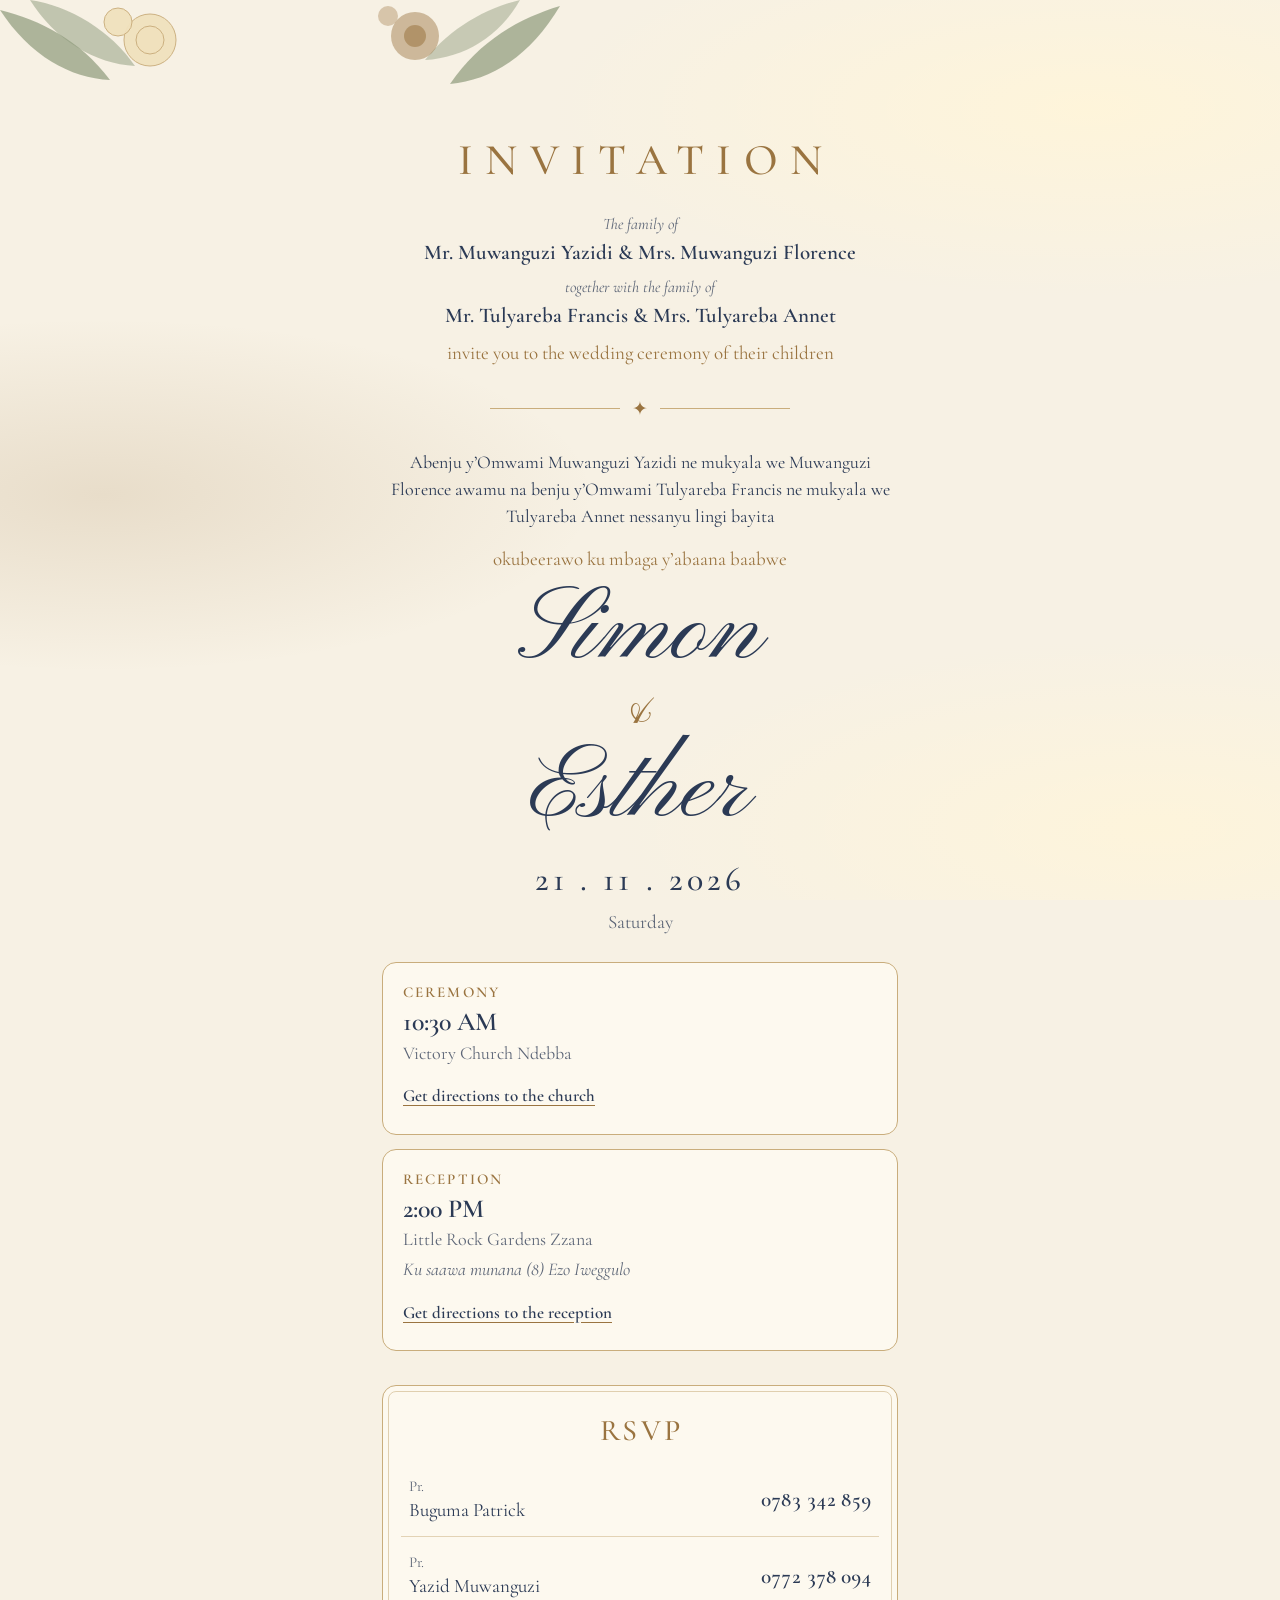
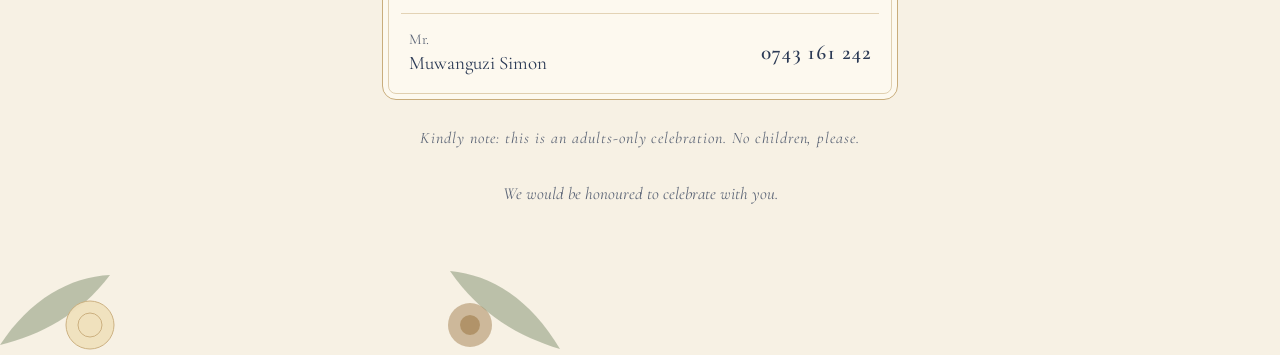
==== Simon & Esther — Wedding Invitation.html @ e1ff6316 "Add files via upload" ====
<!DOCTYPE html>
<html lang="en">
<head>
<meta charset="utf-8">
<meta name="viewport" content="width=device-width, initial-scale=1, viewport-fit=cover">
<title>Simon & Esther — Wedding Invitation</title>
<link rel="preconnect" href="https://fonts.googleapis.com">
<link href="https://fonts.googleapis.com/css2?family=Cormorant+Garamond:ital,wght@0,400;0,500;0,600;1,400&family=Pinyon+Script&display=swap" rel="stylesheet">
<style>
:root{
  box-sizing:border-box;
  padding-top:env(safe-area-inset-top,0px);
  padding-bottom:env(safe-area-inset-bottom,0px);
  --paper:#f7f1e4; --paper2:#efe5d0; --ink:#2b3a55; --soft:#5d6677; --gold:#9a7440; --blue:#f0e1bd; --glow:#fff5d9; --sage:#7b8a69; --line:#c9ad7c; --card:rgba(255,252,244,.72);
}
@media (prefers-color-scheme: dark){
  :root:not([data-theme="light"]){--paper:#1c2230; --paper2:#232b3d; --ink:#eef1f7; --soft:#aab3c5; --gold:#d3ad72; --blue:#ead9b0; --glow:#3a4560; --sage:#9fb08c; --line:#8a7348; --card:rgba(35,43,61,.75);}
}
:root[data-theme="dark"]{--paper:#1c2230; --paper2:#232b3d; --ink:#eef1f7; --soft:#aab3c5; --gold:#d3ad72; --blue:#ead9b0; --glow:#3a4560; --sage:#9fb08c; --line:#8a7348; --card:rgba(35,43,61,.75);}
html{scroll-padding-top:env(safe-area-inset-top,0px)}
*,*::before,*::after{box-sizing:inherit}
body{margin:0;background:var(--paper);color:var(--ink);font-family:"Cormorant Garamond",Georgia,"Times New Roman",serif;font-size:19px;line-height:1.55;text-align:center;
  background-image:radial-gradient(60% 30% at 85% 12%,color-mix(in srgb,var(--glow) 90%,transparent),transparent 70%),radial-gradient(55% 28% at 8% 55%,color-mix(in srgb,var(--gold) 16%,transparent),transparent 70%),radial-gradient(60% 30% at 90% 92%,color-mix(in srgb,var(--glow) 80%,transparent),transparent 70%);
  background-attachment:fixed}
.wrap{max-width:560px;margin:0 auto;padding:0 22px 48px}
.sprig{display:block;width:100%;max-width:560px;height:auto;color:var(--sage)}
.sprig .b{color:var(--blue)} .sprig .g{color:var(--gold)} .sprig .b circle{opacity:.95;stroke:var(--line);stroke-width:1}
h1,h2,p{margin:0}
.kicker{font-size:clamp(30px,9vw,44px);letter-spacing:.28em;font-weight:500;color:var(--gold);margin-top:6px;padding-left:.28em}
.fam{margin-top:18px}
.small{font-size:16px;color:var(--soft);font-style:italic}
.parents{font-size:21px;font-weight:600;line-height:1.35;margin:2px 0 8px}
.rule{display:flex;align-items:center;gap:12px;margin:26px auto;max-width:300px;color:var(--gold)}
.rule::before,.rule::after{content:"";flex:1;height:1px;background:var(--line)}
.lug{font-size:18px;line-height:1.5}
.inv{color:var(--gold);font-size:19px;margin-top:6px}
.names{font-family:"Pinyon Script","Snell Roundhand","Apple Chancery",cursive;font-weight:400;font-size:clamp(64px,22vw,104px);line-height:1.02;color:var(--ink);margin:6px 0 4px}
.names .amp{display:block;font-size:.5em;color:var(--gold);line-height:1}
.date{font-size:clamp(26px,8vw,34px);letter-spacing:.12em;font-weight:500;margin-top:10px}
.sub{color:var(--soft)}
.when{display:grid;gap:14px;margin-top:26px;text-align:left}
.ev{background:var(--card);border:1px solid var(--line);border-radius:14px;padding:18px 20px;display:grid;gap:2px}
.ev h2{font-size:15px;letter-spacing:.14em;color:var(--gold);font-weight:600;text-transform:none}
.ev .t{font-size:26px;font-weight:600;line-height:1.2}
.ev .p{font-size:18px;color:var(--soft)}
.ev a.map{justify-self:start;margin-top:8px;color:var(--ink);font-weight:600;font-size:17px;text-decoration:underline;text-decoration-color:var(--gold);text-underline-offset:4px;padding:6px 0}
.count{display:grid;grid-template-columns:repeat(4,1fr);gap:8px;margin:30px auto 0;max-width:380px}
.count div{border-top:1px solid var(--line);padding-top:8px}
.count b{display:block;font-size:34px;font-weight:500;font-variant-numeric:tabular-nums;line-height:1.1}
.count span{font-size:15px;color:var(--soft)}
.rsvp{margin-top:34px;border:1px solid var(--line);border-radius:14px;padding:22px 18px 10px;background:var(--card);outline:1px solid color-mix(in srgb,var(--line) 55%,transparent);outline-offset:-7px}
.rsvp h2{font-size:30px;color:var(--gold);font-weight:500;letter-spacing:.12em;padding-left:.12em}
.contacts{display:grid;gap:4px;margin-top:10px}
.contacts a{display:flex;justify-content:space-between;align-items:center;gap:12px;text-decoration:none;color:var(--ink);padding:12px 8px;border-bottom:1px solid color-mix(in srgb,var(--line) 50%,transparent);text-align:left;min-height:48px}
.contacts a:last-child{border-bottom:0}
.contacts small{display:block;font-size:15px;color:var(--soft);line-height:1.2}
.contacts strong{font-size:21px;font-weight:600;font-variant-numeric:tabular-nums;white-space:nowrap}
a:focus-visible,button:focus-visible{outline:3px solid var(--gold);outline-offset:3px;border-radius:6px}
.foot{margin-top:30px;font-size:17px;color:var(--soft);font-style:italic}
.hero-in{animation:rise 1.1s ease-out both}
@keyframes rise{from{opacity:0;transform:translateY(14px)}to{opacity:1;transform:none}}
@media (prefers-reduced-motion:reduce){.hero-in{animation:none}}
@media (max-width:380px){.contacts strong{font-size:19px}}
</style>
</head>
<body>

<svg class="sprig" viewBox="0 0 560 120" aria-hidden="true" preserveAspectRatio="xMidYMin slice">
  <g fill="currentColor" opacity=".85">
    <path d="M0 10C40 20 80 40 110 80C70 78 30 56 0 10Z" opacity=".7"/>
    <path d="M30 0C70 6 110 30 135 66C95 64 55 40 30 0Z" opacity=".5"/>
    <path d="M560 6C520 18 480 40 450 84C492 80 530 56 560 6Z" opacity=".7"/>
    <path d="M520 0C486 8 450 28 425 60C464 58 500 36 520 0Z" opacity=".45"/>
  </g>
  <g class="b"><circle cx="150" cy="40" r="26" fill="currentColor" opacity=".55"/><circle cx="150" cy="40" r="14" fill="currentColor" opacity=".5"/><circle cx="118" cy="22" r="14" fill="currentColor" opacity=".4"/></g>
  <g class="g"><circle cx="415" cy="36" r="24" fill="currentColor" opacity=".45"/><circle cx="415" cy="36" r="11" fill="currentColor" opacity=".55"/><circle cx="388" cy="16" r="10" fill="currentColor" opacity=".35"/></g>
</svg>

<main class="wrap">
  <div class="hero-in">
    <h1 class="kicker">INVITATION</h1>

    <div class="fam">
      <p class="small">The family of</p>
      <p class="parents">Mr. Muwanguzi Yazidi &amp; Mrs. Muwanguzi Florence</p>
      <p class="small">together with the family of</p>
      <p class="parents">Mr. Tulyareba Francis &amp; Mrs. Tulyareba Annet</p>
      <p class="inv">invite you to the wedding ceremony of their children</p>
    </div>

    <div class="rule" aria-hidden="true">✦</div>

    <p class="lug" lang="lg">Abenju y’Omwami Muwanguzi Yazidi ne mukyala we Muwanguzi Florence awamu na benju y’Omwami Tulyareba Francis ne mukyala we Tulyareba Annet nessanyu lingi bayita</p>
    <p class="inv" lang="lg" style="margin-top:14px">okubeerawo ku mbaga y’abaana baabwe</p>

    <p class="names">Simon <span class="amp">&amp;</span> Esther</p>
    <p class="date">21 . 11 . 2026</p>
    <p class="sub">Saturday</p>
  </div>

  <div class="count" id="count" role="timer" aria-label="Countdown to the wedding">
    <div><b id="d">–</b><span>days</span></div>
    <div><b id="h">–</b><span>hours</span></div>
    <div><b id="m">–</b><span>minutes</span></div>
    <div><b id="s">–</b><span>seconds</span></div>
  </div>

  <section class="when" aria-label="Wedding programme">
    <article class="ev">
      <h2>CEREMONY</h2>
      <p class="t">10:30 AM</p>
      <p class="p">Victory Church Ndebba</p>
      <a class="map" href="https://www.google.com/maps/search/?api=1&query=Victory+Church+Ndebba+Kampala" target="_blank" rel="noopener">Get directions to the church</a>
    </article>
    <article class="ev">
      <h2>RECEPTION</h2>
      <p class="t">2:00 PM</p>
      <p class="p">Little Rock Gardens Zzana</p>
      <p class="p" lang="lg" style="font-style:italic">Ku saawa munana (8) Ezo Iweggulo</p>
      <a class="map" href="https://www.google.com/maps/search/?api=1&query=Little+Rock+Gardens+Zzana+Kampala" target="_blank" rel="noopener">Get directions to the reception</a>
    </article>
  </section>

  <section class="rsvp" aria-label="RSVP">
    <h2>RSVP</h2>
    <div class="contacts">
      <a href="tel:+256783342859"><span><small>Pr.</small>Buguma Patrick</span><strong>0783 342 859</strong></a>
      <a href="tel:+256772378094"><span><small>Pr.</small>Yazid Muwanguzi</span><strong>0772 378 094</strong></a>
      <a href="tel:+256743161242"><span><small>Mr.</small>Muwanguzi Simon</span><strong>0743 161 242</strong></a>
    </div>
  </section>

  <p class="small" style="margin-top:26px;letter-spacing:.06em">Kindly note: this is an adults-only celebration. No children, please.</p>

  <p class="foot">We would be honoured to celebrate with you.</p>
</main>

<svg class="sprig" viewBox="0 0 560 100" aria-hidden="true" preserveAspectRatio="xMidYMax slice" style="transform:scaleY(-1)">
  <g fill="currentColor" opacity=".8">
    <path d="M0 10C40 20 80 40 110 80C70 78 30 56 0 10Z" opacity=".6"/>
    <path d="M560 6C520 18 480 40 450 84C492 80 530 56 560 6Z" opacity=".6"/>
  </g>
  <g class="b"><circle cx="90" cy="30" r="24" fill="currentColor" opacity=".5"/><circle cx="90" cy="30" r="12" fill="currentColor" opacity=".5"/></g>
  <g class="g"><circle cx="470" cy="30" r="22" fill="currentColor" opacity=".45"/><circle cx="470" cy="30" r="10" fill="currentColor" opacity=".55"/></g>
</svg>

<script>
(function(){
  var target=new Date("2026-11-21T10:30:00+03:00").getTime();
  var ids=["d","h","m","s"].map(function(i){return document.getElementById(i)});
  function pad(n){return n<10?"0"+n:""+n}
  function tick(){
    var diff=target-Date.now();
    if(diff<=0){document.getElementById("count").style.display="none";return}
    var d=Math.floor(diff/864e5),h=Math.floor(diff%864e5/36e5),m=Math.floor(diff%36e5/6e4),s=Math.floor(diff%6e4/1e3);
    ids[0].textContent=d;ids[1].textContent=pad(h);ids[2].textContent=pad(m);ids[3].textContent=pad(s);
  }
  tick();setInterval(tick,1000);
})();
</script>
</body>
</html>
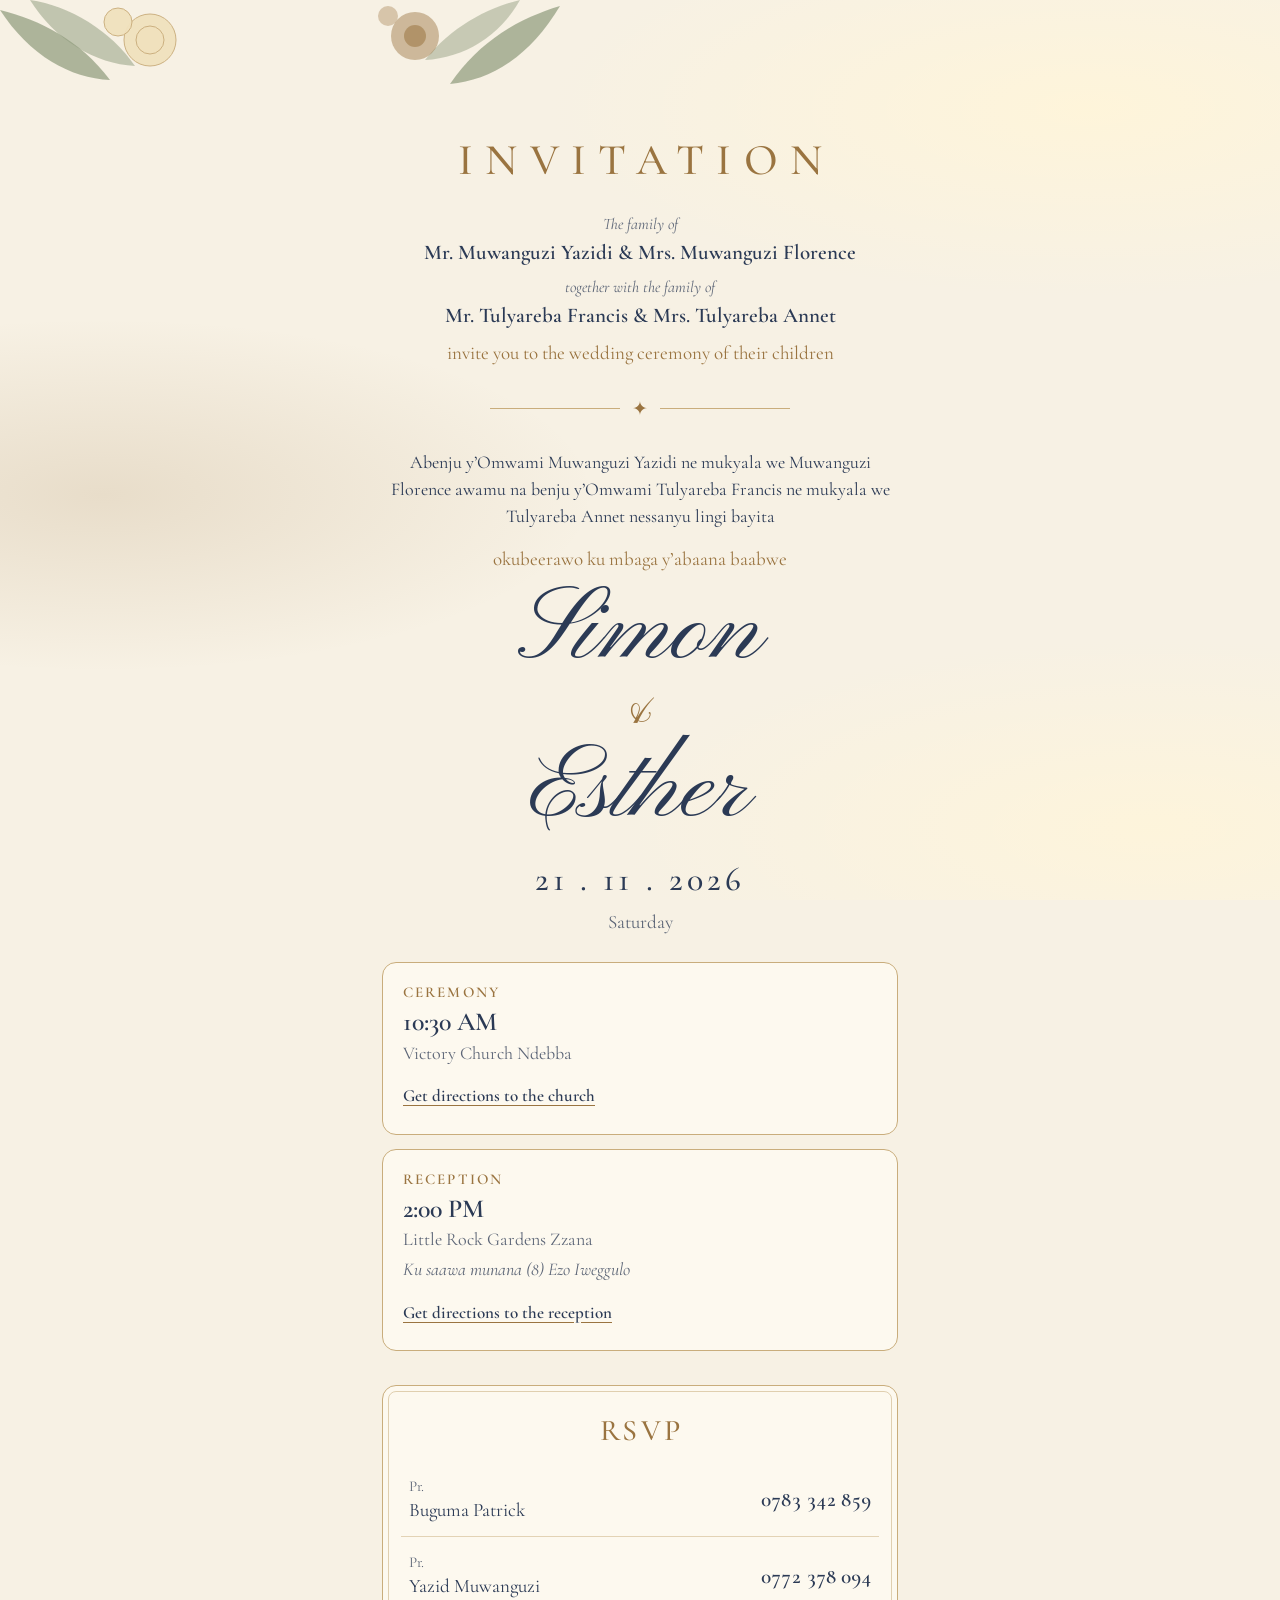
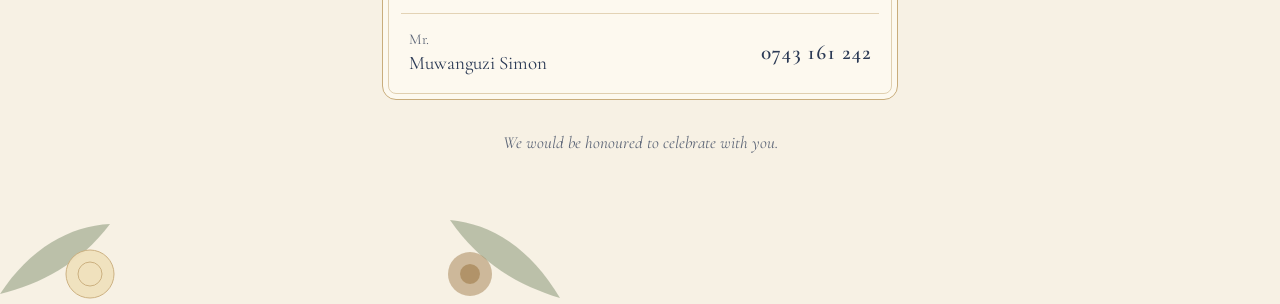
==== commit 0284f153: "Remove adults-only note from invitation Co-authored-by: Copilot <223556219+Copilot@users.noreply.git" ====
--- a/Simon & Esther — Wedding Invitation.html
+++ b/Simon & Esther — Wedding Invitation.html
@@ -130,8 +130,6 @@
     </div>
   </section>
 
-  <p class="small" style="margin-top:26px;letter-spacing:.06em">Kindly note: this is an adults-only celebration. No children, please.</p>
-
   <p class="foot">We would be honoured to celebrate with you.</p>
 </main>
 
